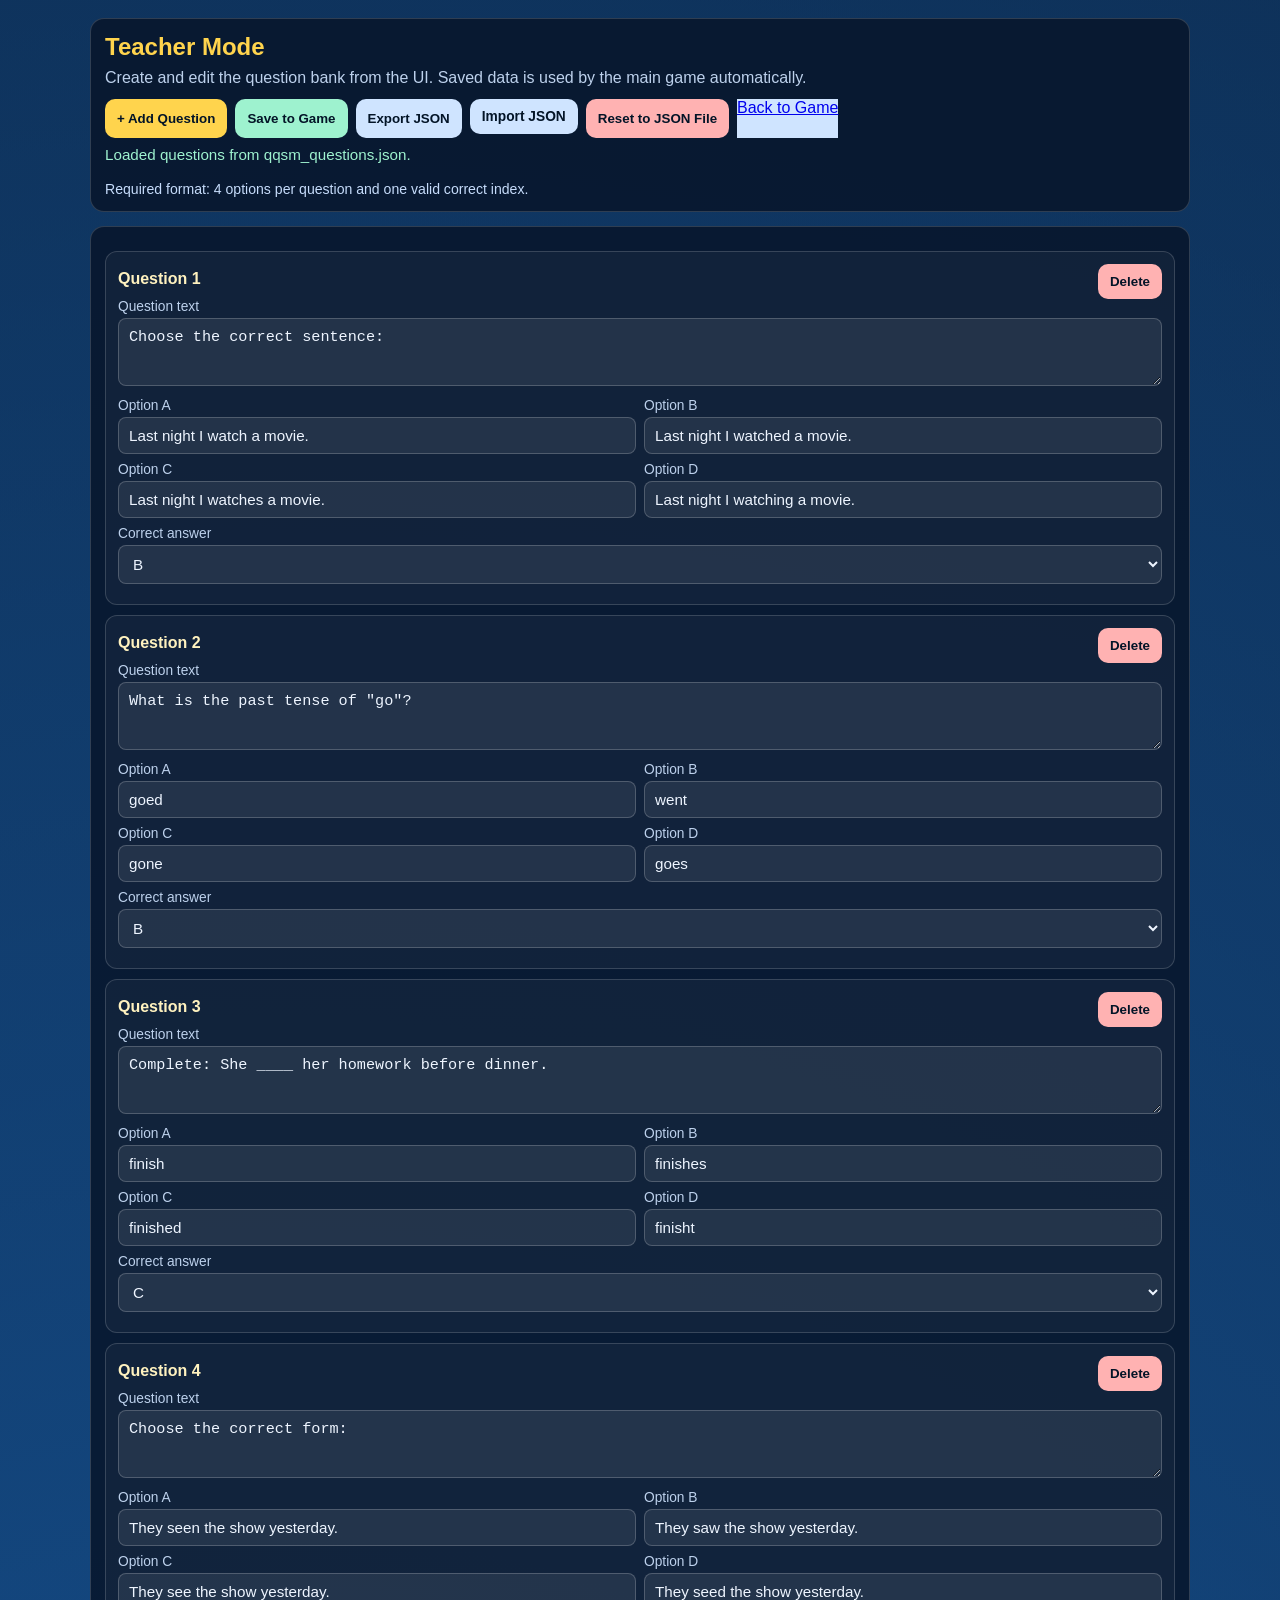
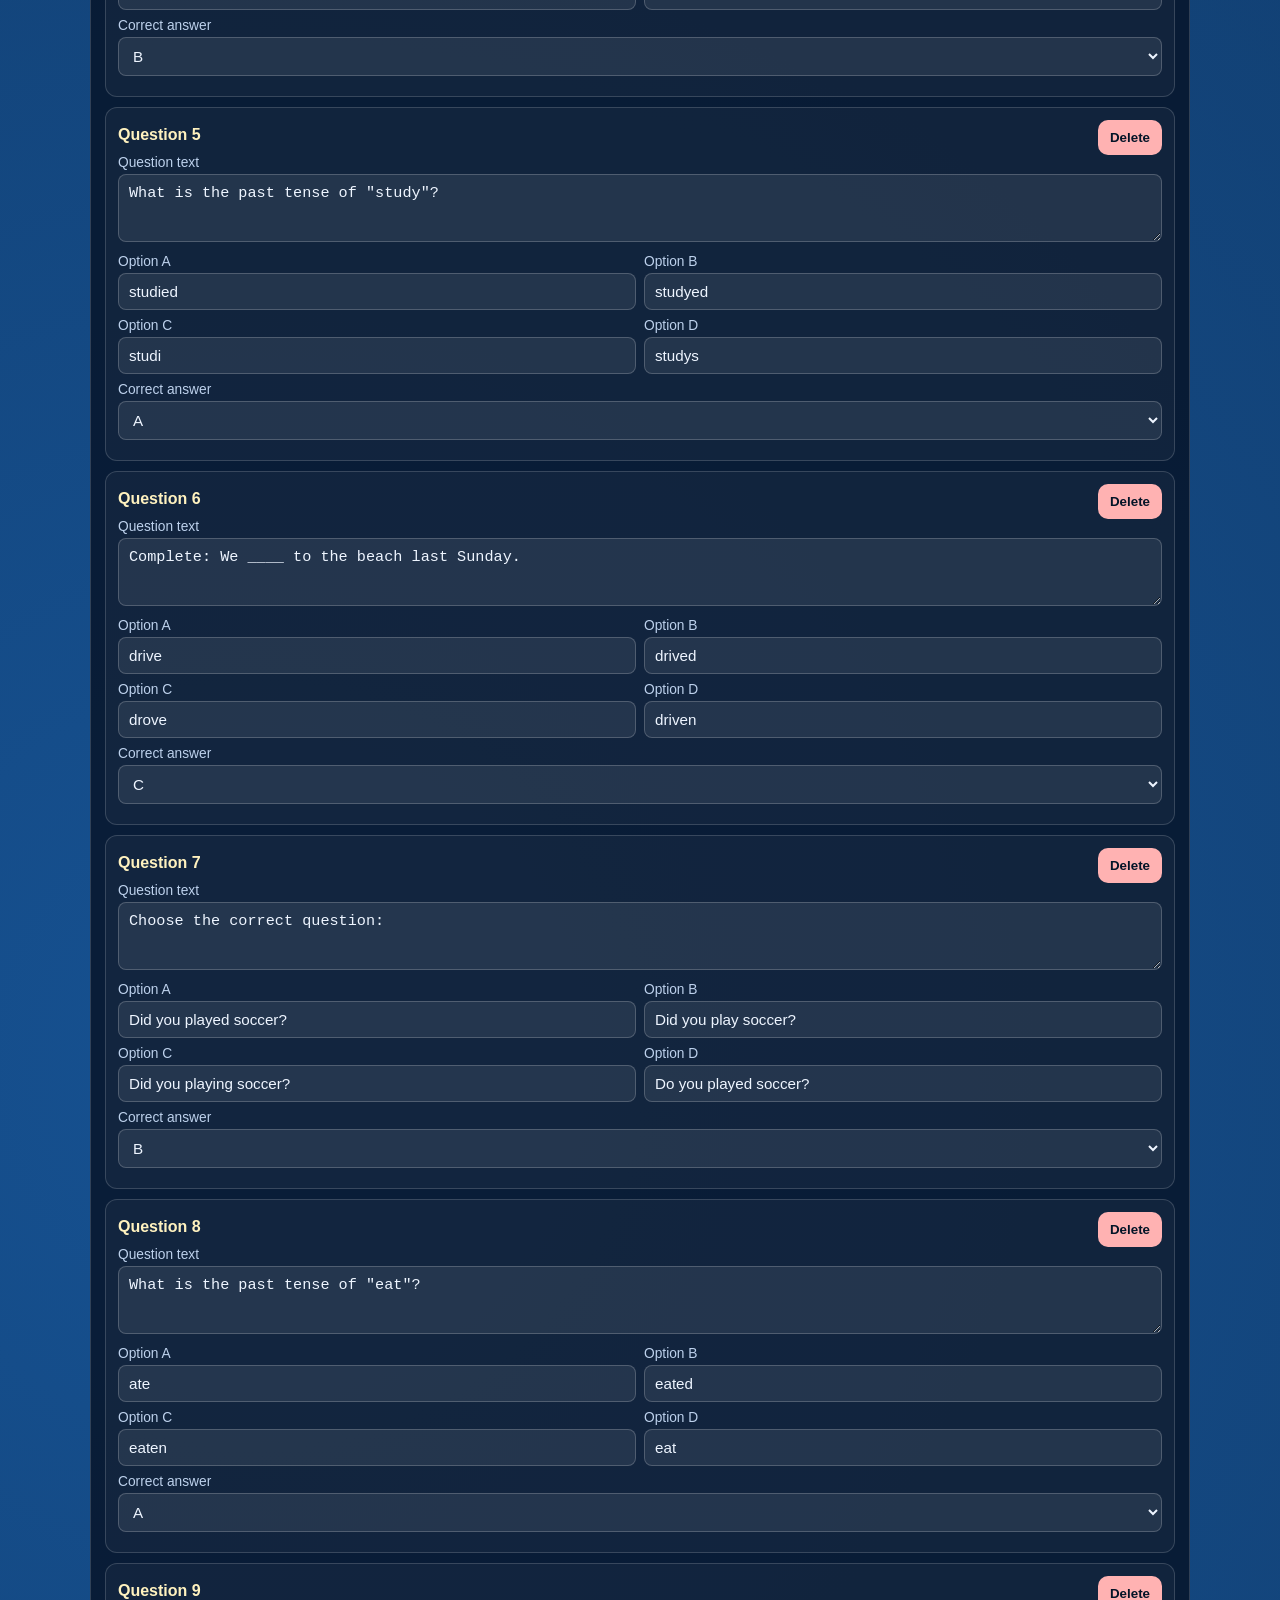
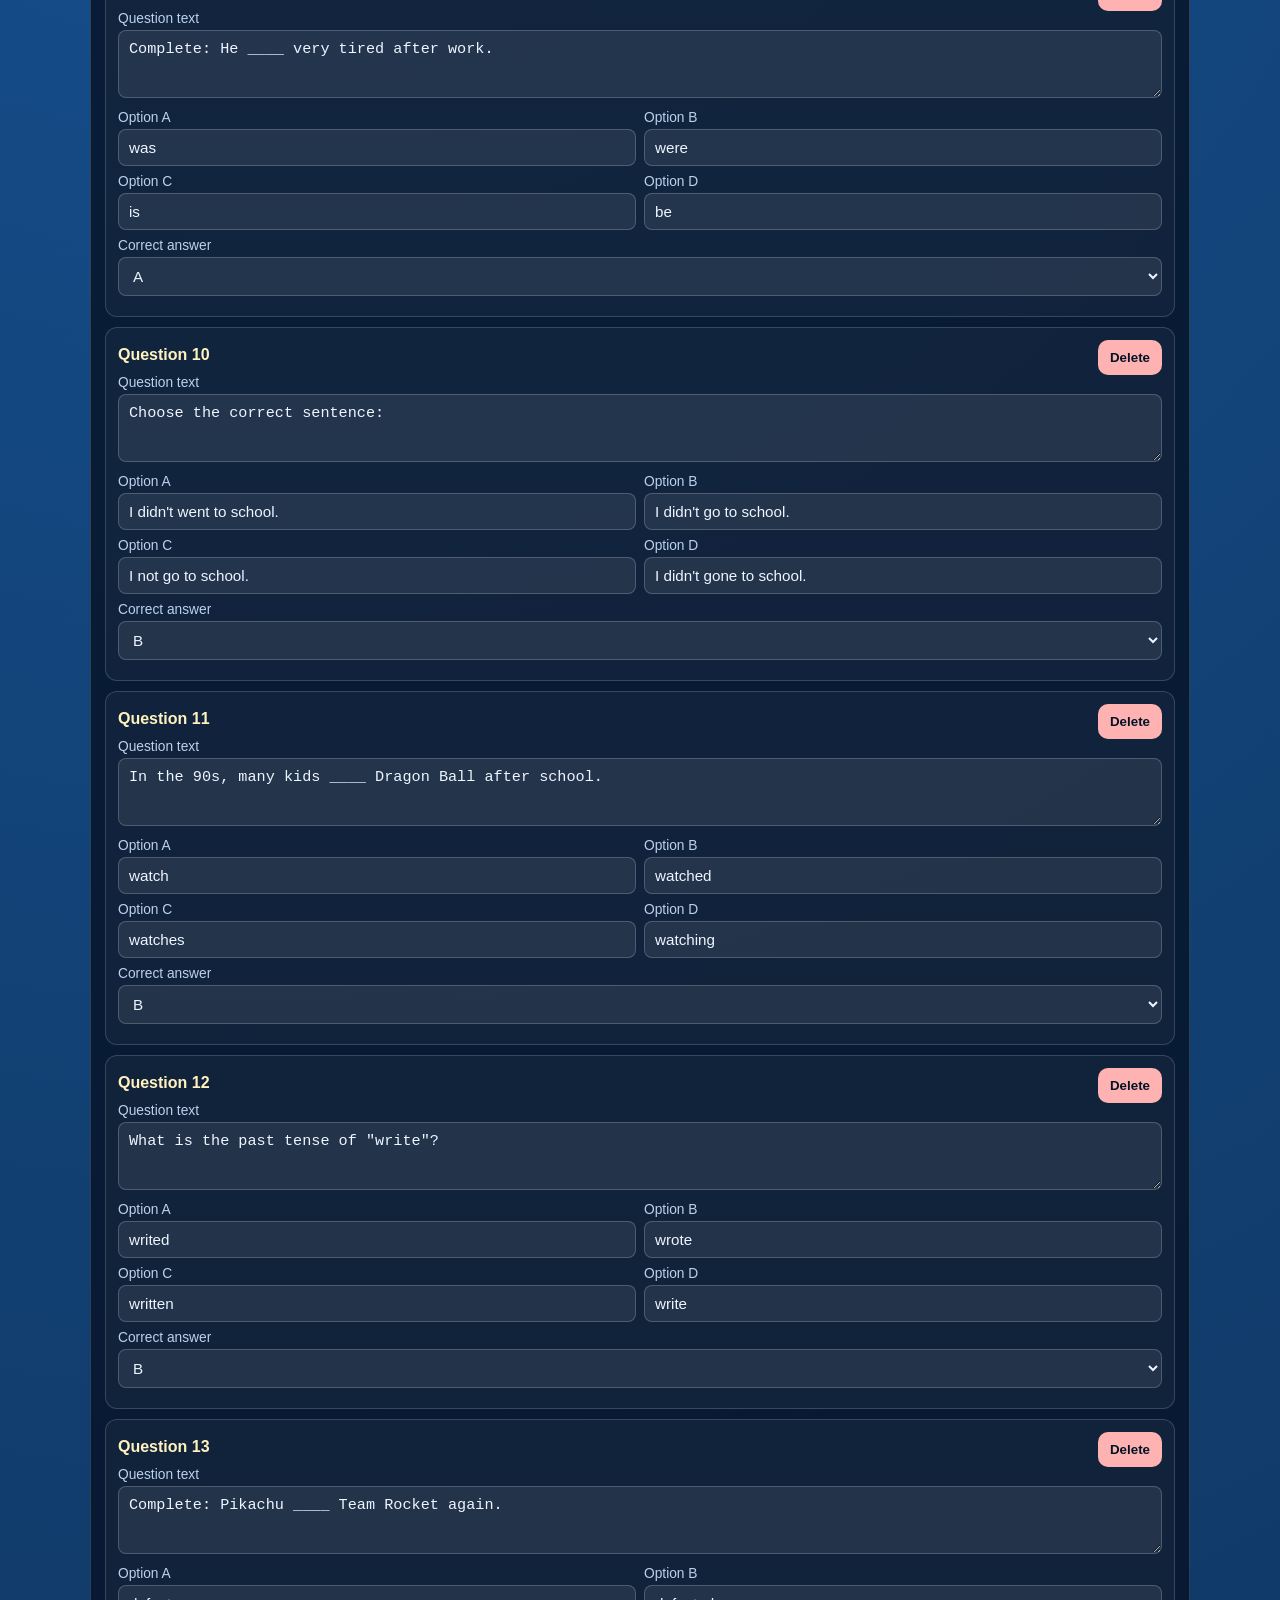
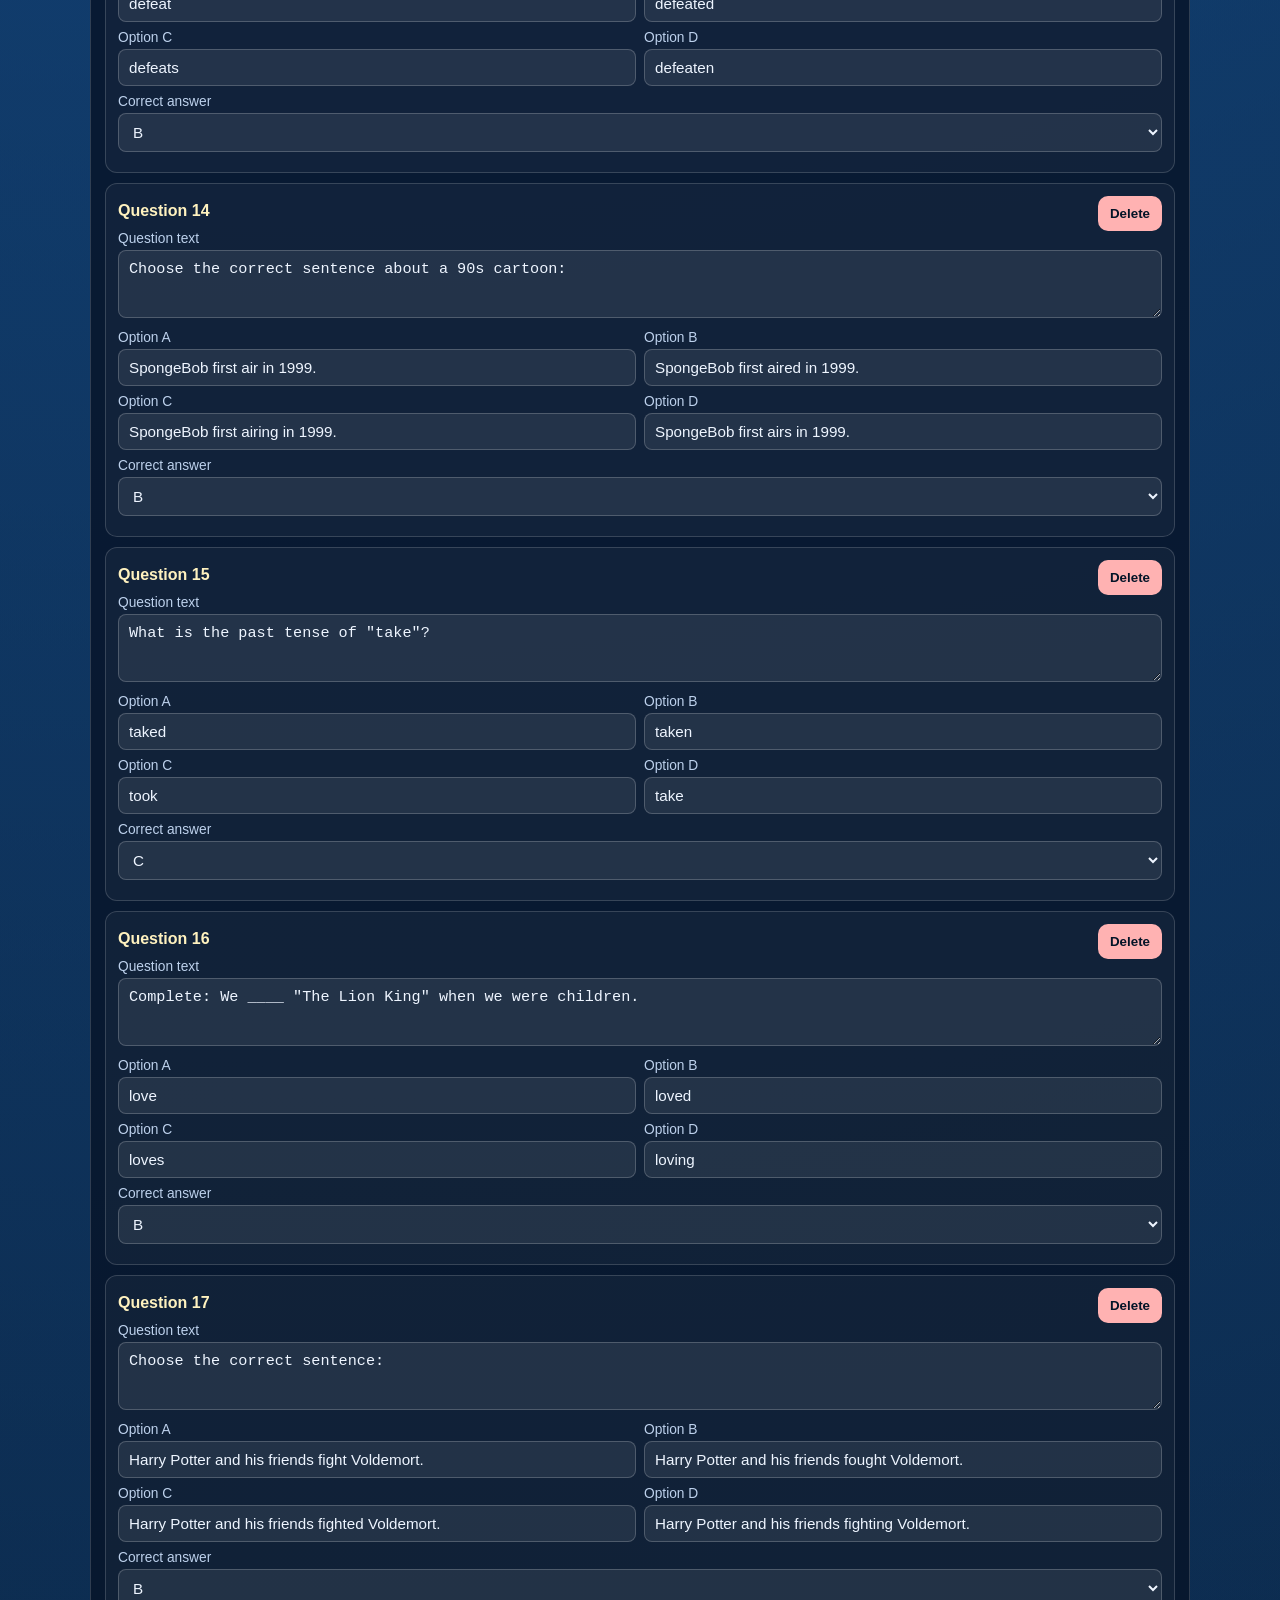
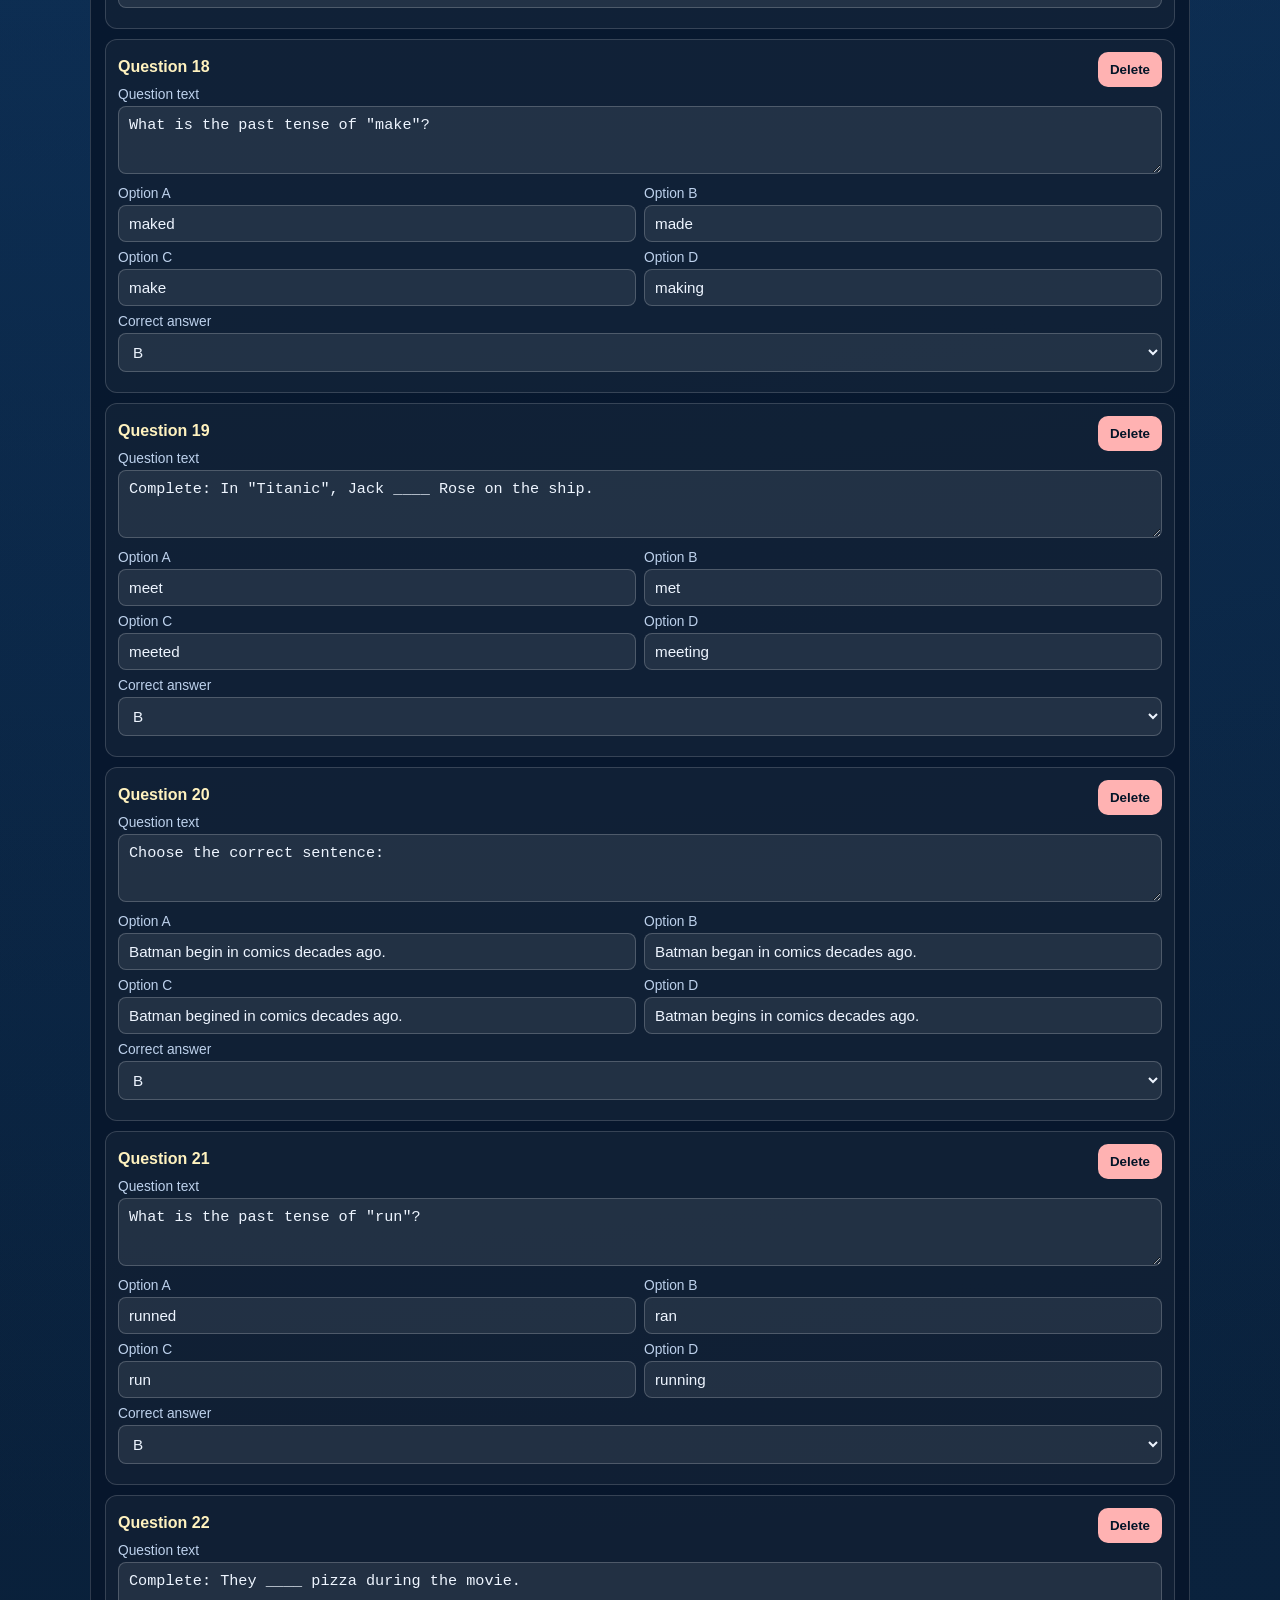
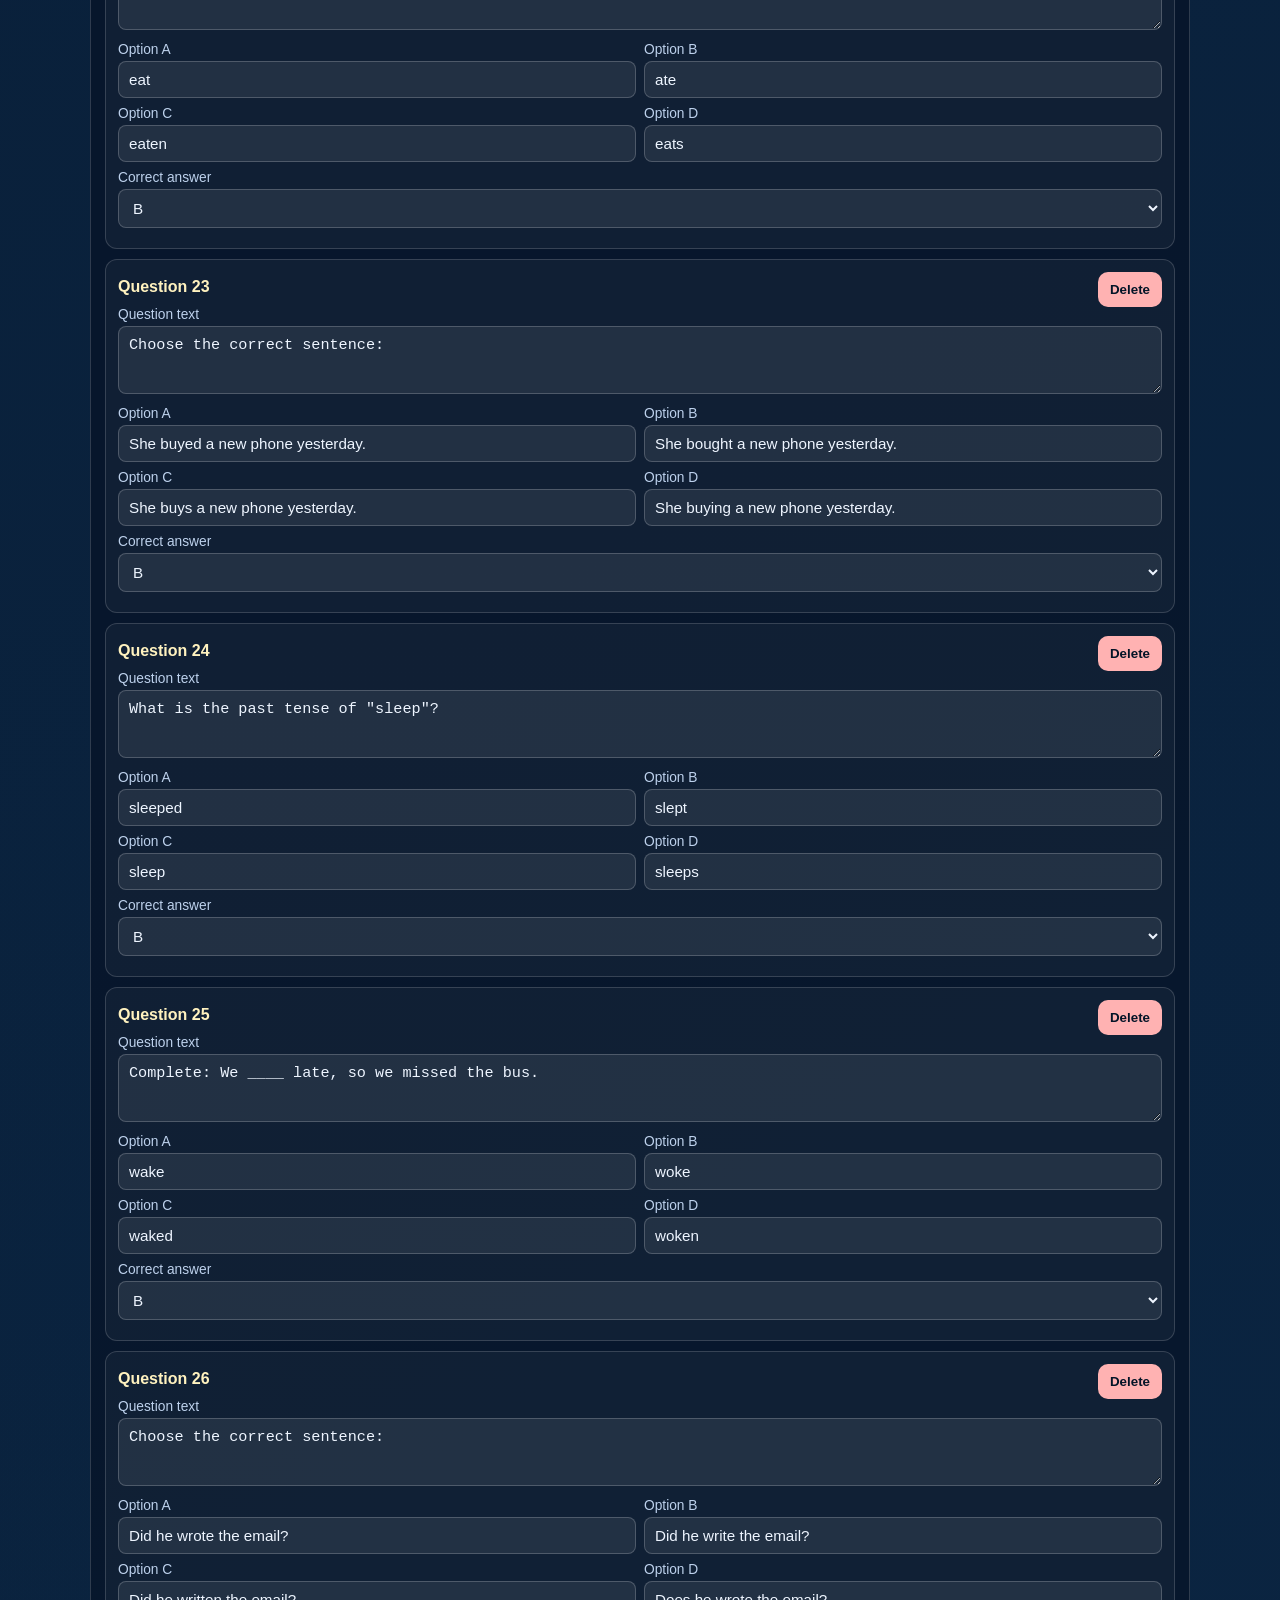
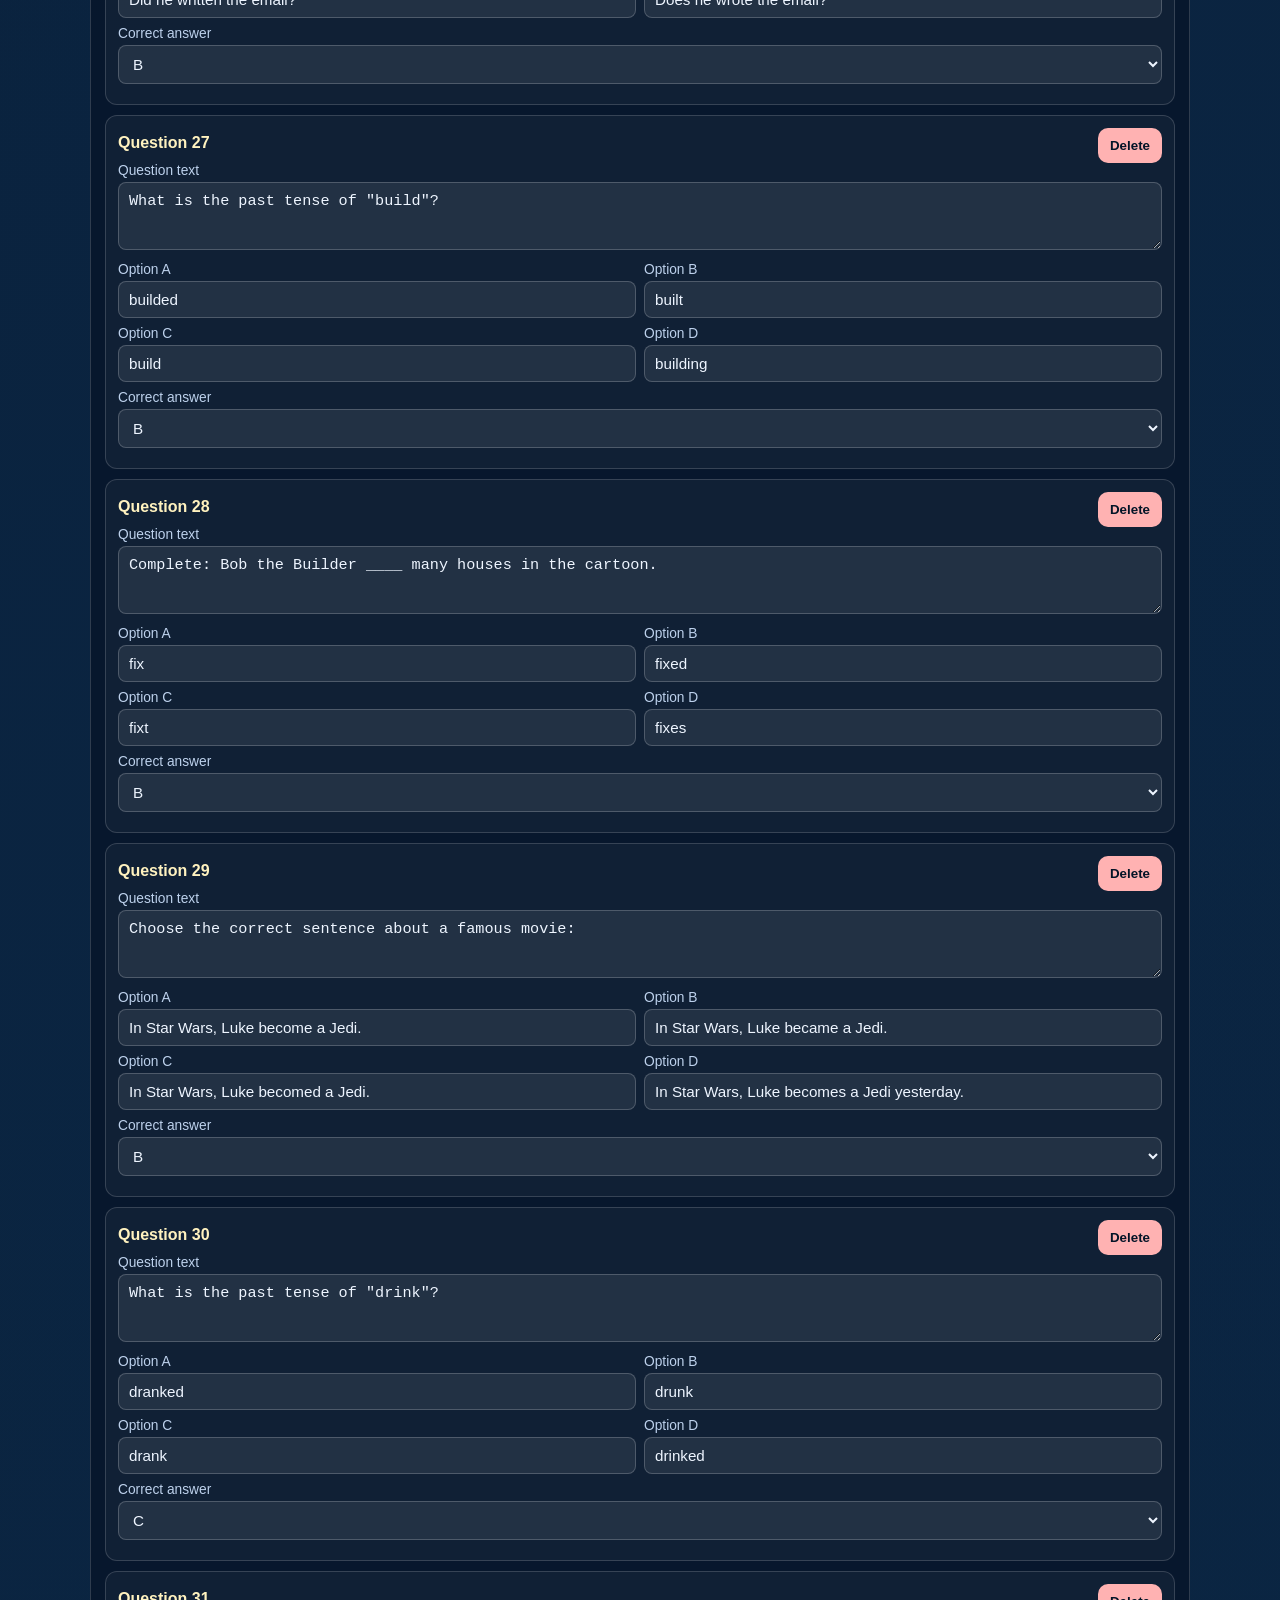
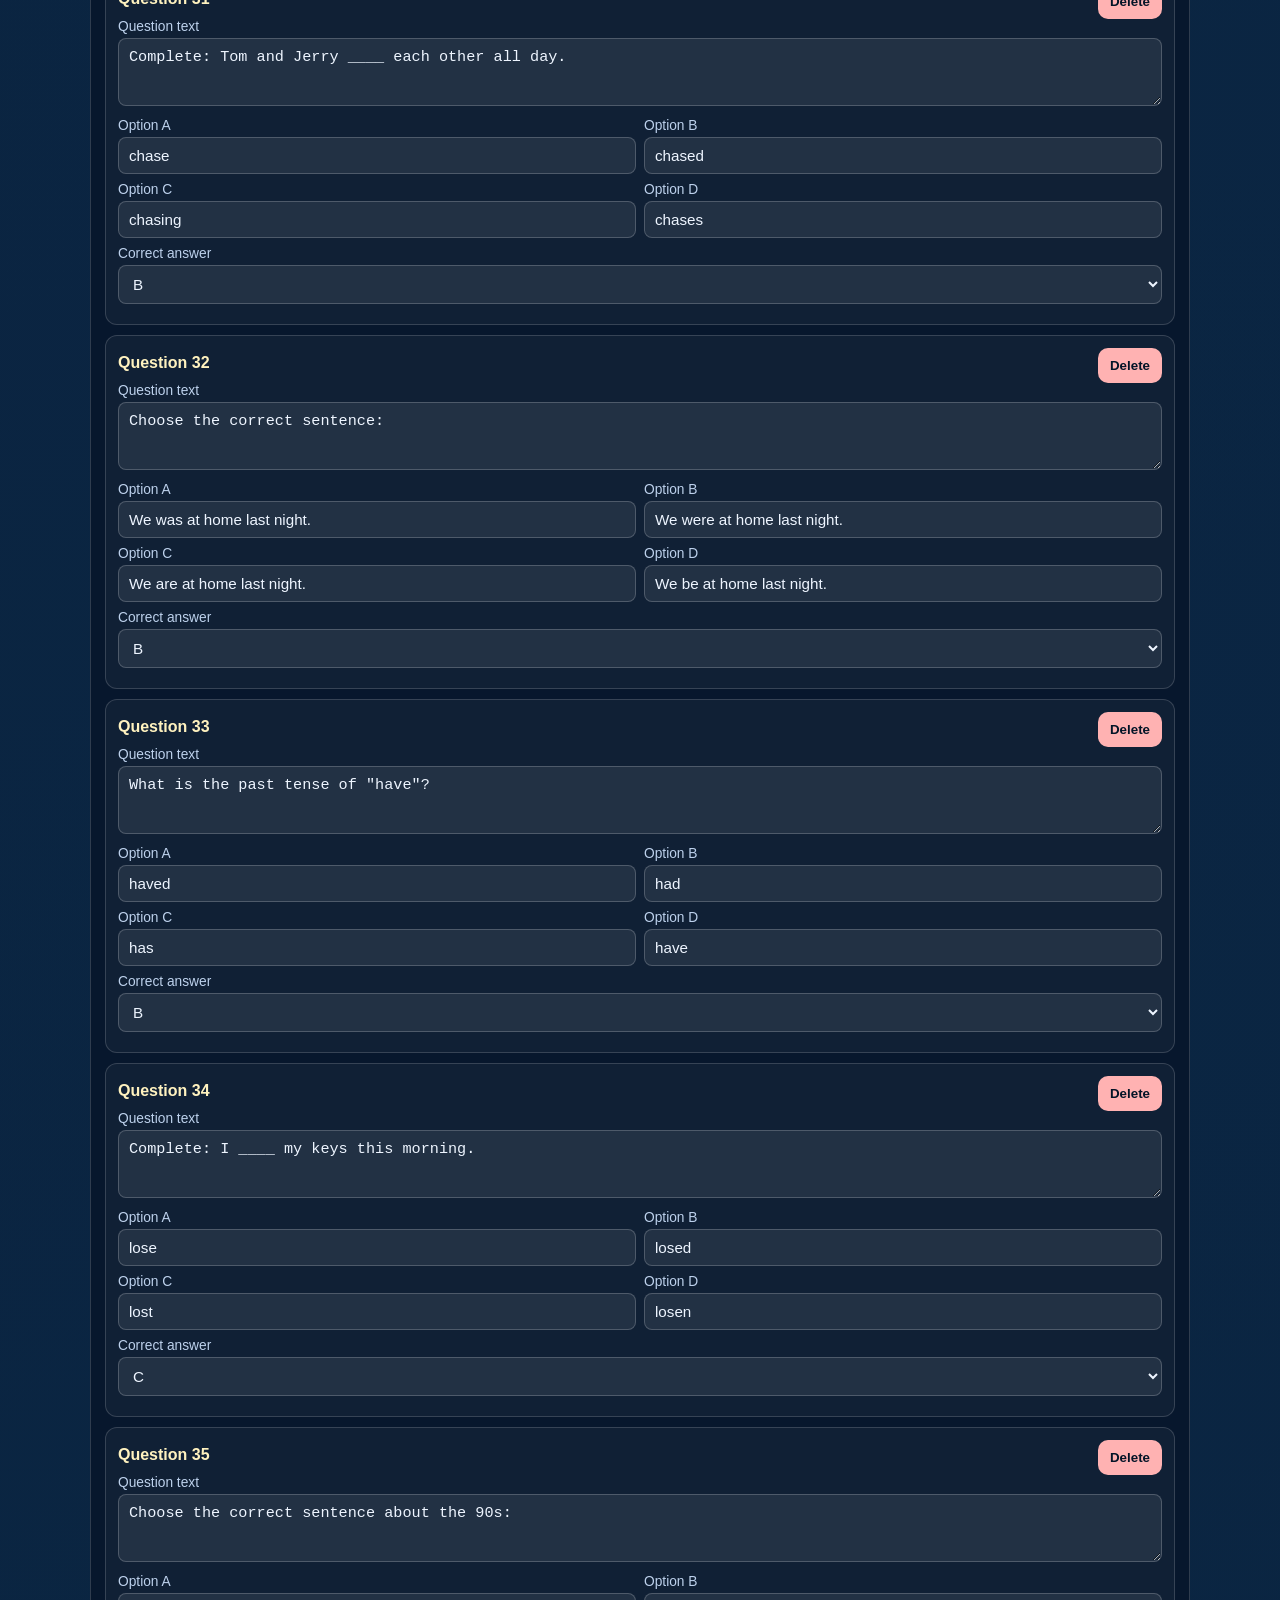
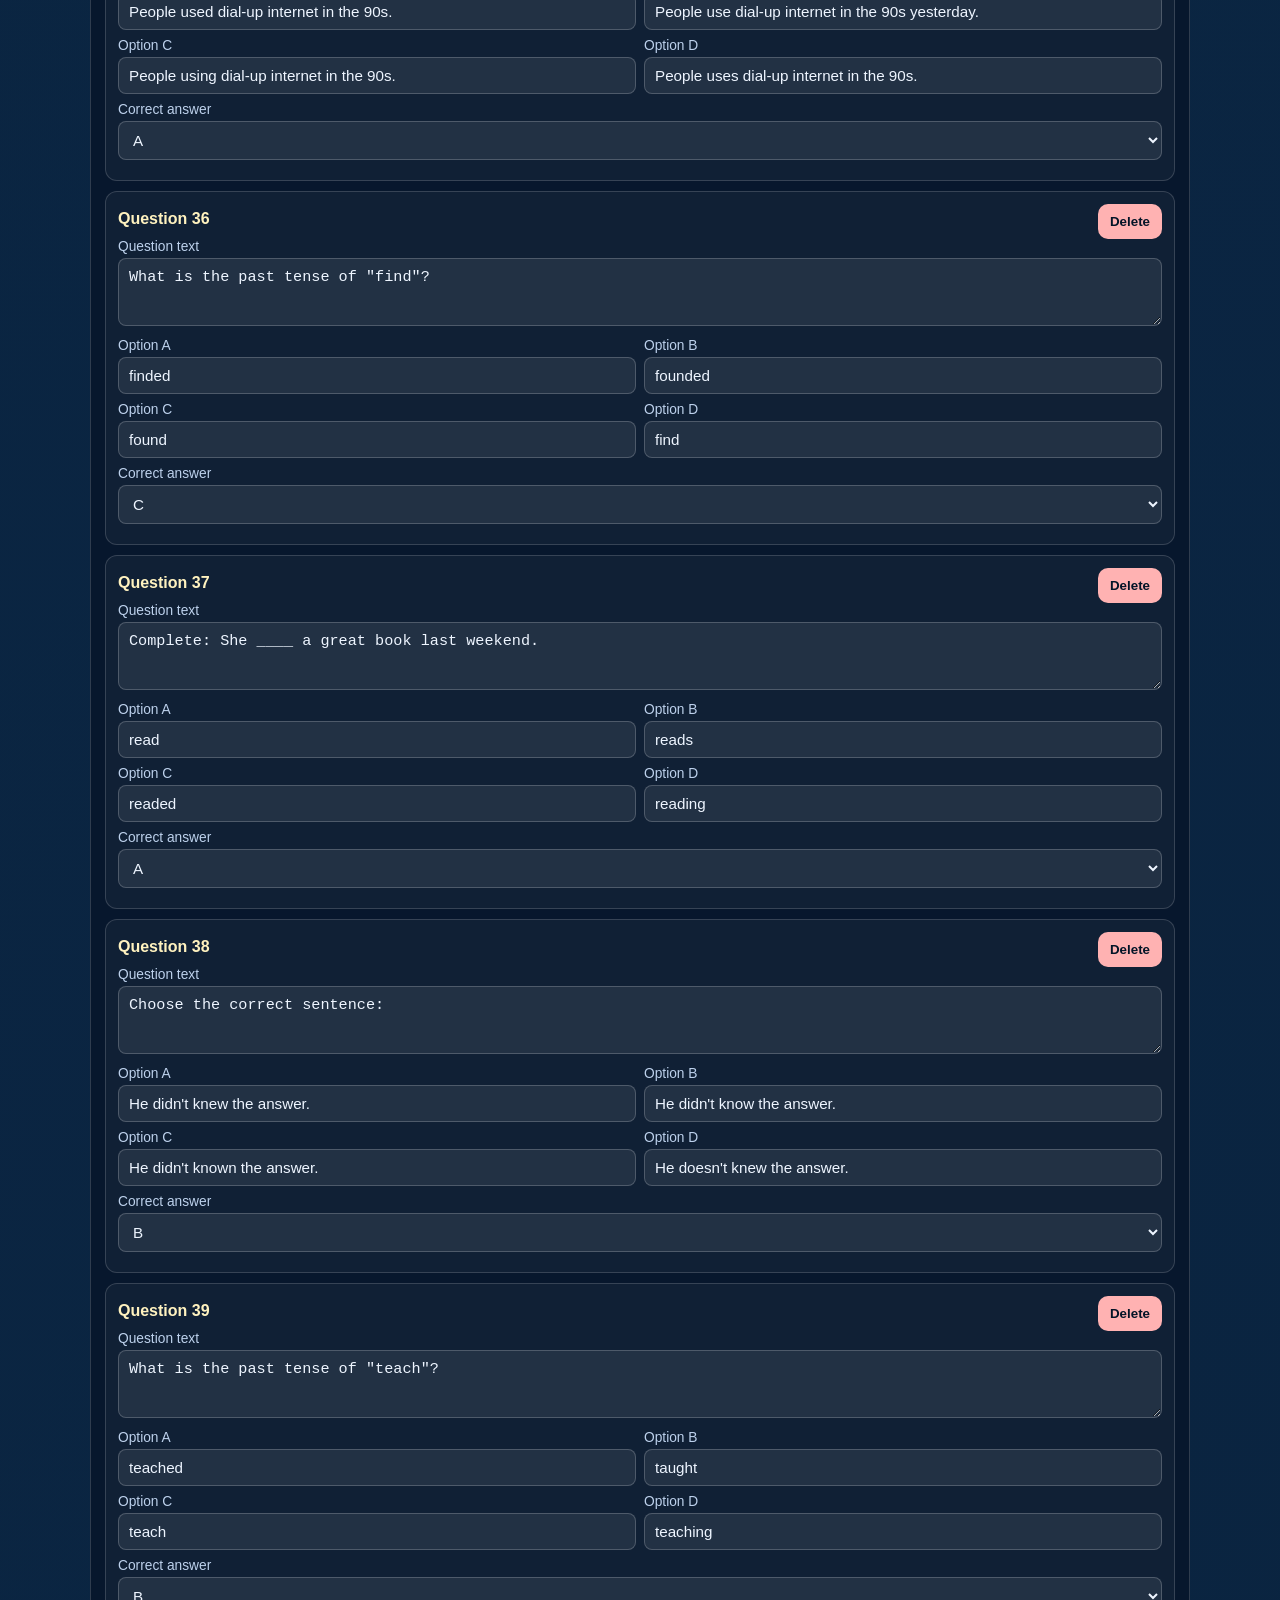
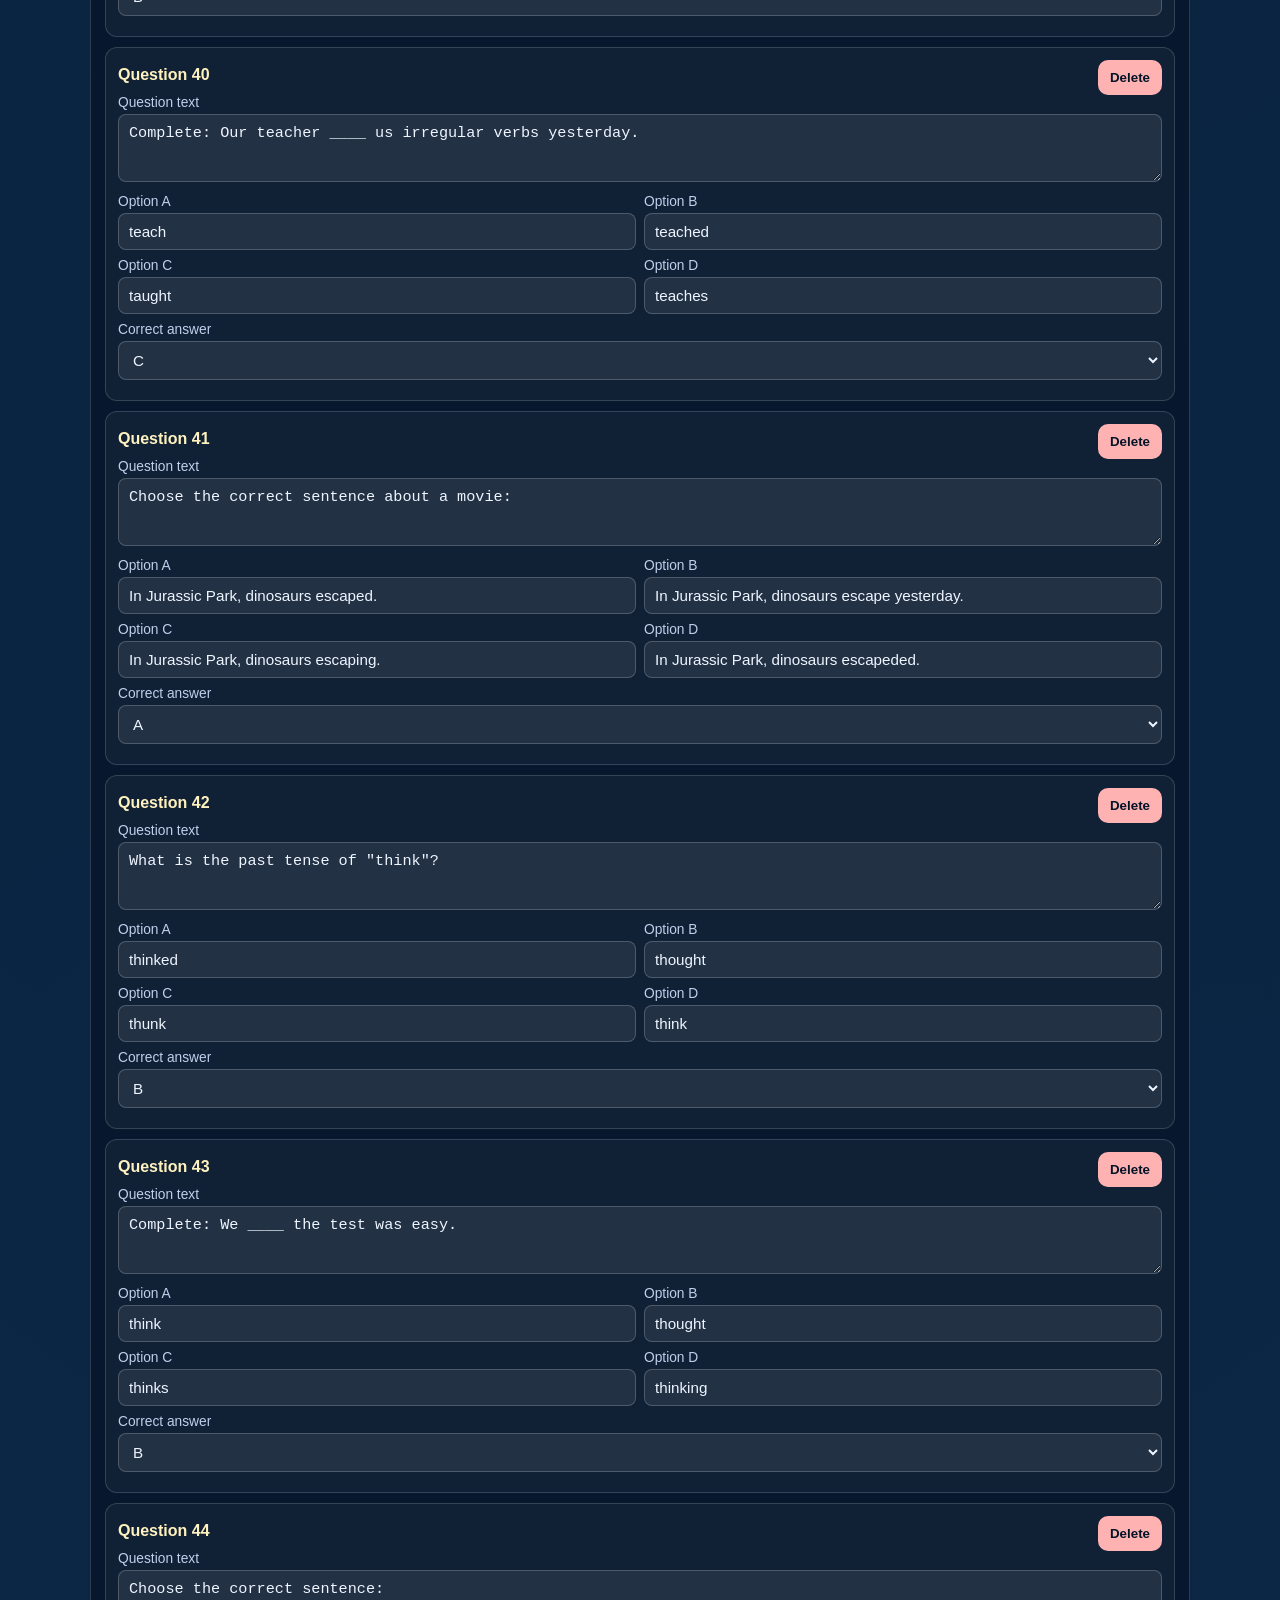
==== teacher_mode.html @ 0bdf2828 "mejoras teacher mode" ====
<!DOCTYPE html>
<html lang="en">
<head>
  <meta charset="UTF-8">
  <meta name="viewport" content="width=device-width, initial-scale=1.0">
  <title>Teacher Mode - Question Bank Editor</title>
  <style>
    :root {
      --bg-a: #07162a;
      --bg-b: #0d2f52;
      --panel: rgba(7, 22, 42, 0.86);
      --text: #eef5ff;
      --muted: #bdd1ec;
      --gold: #ffd44d;
      --accent: #60c2ff;
      --danger: #ff7b7b;
      --ok: #34d399;
    }

    * { box-sizing: border-box; }

    body {
      margin: 0;
      min-height: 100vh;
      color: var(--text);
      font-family: "Trebuchet MS", "Segoe UI", sans-serif;
      background:
        radial-gradient(circle at 20% 15%, #165191 0%, transparent 35%),
        radial-gradient(circle at 85% 80%, #0a2440 0%, transparent 40%),
        linear-gradient(145deg, var(--bg-a), var(--bg-b));
      padding: 18px;
    }

    .wrap {
      width: min(1100px, 100%);
      margin: 0 auto;
      display: grid;
      gap: 14px;
    }

    .panel {
      background: var(--panel);
      border: 1px solid rgba(255, 255, 255, 0.16);
      border-radius: 14px;
      padding: 14px;
    }

    h1 {
      margin: 0 0 8px;
      color: var(--gold);
    }

    .subtitle {
      margin: 0;
      color: var(--muted);
    }

    .toolbar {
      display: flex;
      flex-wrap: wrap;
      gap: 8px;
      margin-top: 12px;
    }

    button, .btn-file {
      border: none;
      border-radius: 10px;
      padding: 10px 12px;
      cursor: pointer;
      font-weight: 700;
      color: #031427;
      background: #a7ddff;
      text-decoration: none;
      display: inline-flex;
      align-items: center;
      justify-content: center;
      gap: 6px;
    }

    .primary { background: var(--gold); }
    .danger { background: #ffb2b2; }
    .success { background: #9ef2cf; }
    .neutral { background: #cfe4ff; }
    .btn-file input { display: none; }

    #status {
      margin-top: 8px;
      min-height: 20px;
      color: #dcf2ff;
      font-size: 0.95rem;
    }

    .question-card {
      border: 1px solid rgba(255, 255, 255, 0.16);
      border-radius: 12px;
      padding: 12px;
      margin-top: 10px;
      background: rgba(255, 255, 255, 0.04);
    }

    .row {
      display: grid;
      gap: 8px;
      margin-bottom: 8px;
    }

    .row.options {
      grid-template-columns: 1fr 1fr;
    }

    label {
      display: block;
      font-size: 0.86rem;
      color: var(--muted);
      margin-bottom: 4px;
    }

    input[type="text"], textarea, select {
      width: 100%;
      border: 1px solid rgba(255, 255, 255, 0.2);
      border-radius: 8px;
      background: rgba(255, 255, 255, 0.08);
      color: var(--text);
      padding: 9px 10px;
      font-size: 0.95rem;
    }

    textarea {
      min-height: 68px;
      resize: vertical;
    }

    .card-head {
      display: flex;
      justify-content: space-between;
      align-items: center;
      gap: 8px;
    }

    .card-title {
      margin: 0 0 6px;
      color: #fff2bf;
      font-size: 1rem;
    }

    .hint {
      color: #c6dcfb;
      font-size: 0.88rem;
      margin: 0;
    }

    @media (max-width: 800px) {
      .row.options { grid-template-columns: 1fr; }
    }
  </style>
</head>
<body>
  <main class="wrap">
    <section class="panel">
      <h1>Teacher Mode</h1>
      <p class="subtitle">Create and edit the question bank from the UI. Saved data is used by the main game automatically.</p>
      <div class="toolbar">
        <button id="addQuestionBtn" class="primary">+ Add Question</button>
        <button id="saveBtn" class="success">Save to Game</button>
        <button id="exportBtn" class="neutral">Export JSON</button>
        <label class="btn-file neutral">
          Import JSON
          <input id="importInput" type="file" accept=".json,application/json">
        </label>
        <button id="resetBtn" class="danger">Reset to JSON File</button>
        <a class="neutral" href="index.html">Back to Game</a>
      </div>
      <p id="status"></p>
      <p class="hint">Required format: 4 options per question and one valid correct index.</p>
    </section>

    <section class="panel">
      <div id="questionsContainer"></div>
    </section>
  </main>

  <script>
    const QUESTION_BANK_STORAGE_KEY = "qqsm_question_bank_v1";
    let questions = [];

    const addQuestionBtn = document.getElementById("addQuestionBtn");
    const saveBtn = document.getElementById("saveBtn");
    const exportBtn = document.getElementById("exportBtn");
    const importInput = document.getElementById("importInput");
    const resetBtn = document.getElementById("resetBtn");
    const statusEl = document.getElementById("status");
    const questionsContainer = document.getElementById("questionsContainer");

    function setStatus(text, type = "info") {
      statusEl.textContent = text;
      statusEl.style.color = type === "error" ? "#ffb4b4" : (type === "ok" ? "#9ef2cf" : "#dcf2ff");
    }

    function defaultQuestion() {
      return {
        question: "Write your question here",
        options: ["Option A", "Option B", "Option C", "Option D"],
        answerIndex: 0
      };
    }

    function isValidQuestion(question) {
      return question &&
        typeof question.question === "string" &&
        Array.isArray(question.options) &&
        question.options.length === 4 &&
        question.options.every(opt => typeof opt === "string" && opt.trim().length > 0) &&
        Number.isInteger(question.answerIndex) &&
        question.answerIndex >= 0 &&
        question.answerIndex < question.options.length;
    }

    function readStorageBank() {
      try {
        const raw = localStorage.getItem(QUESTION_BANK_STORAGE_KEY);
        const parsed = raw ? JSON.parse(raw) : null;
        if (Array.isArray(parsed) && parsed.length && parsed.every(isValidQuestion)) {
          return parsed;
        }
      } catch {}
      return null;
    }

    async function readDefaultJsonBank() {
      try {
        const response = await fetch("qqsm_questions.json");
        if (!response.ok) throw new Error("Could not load JSON file.");
        const data = await response.json();
        if (!Array.isArray(data) || !data.length || !data.every(isValidQuestion)) {
          throw new Error("Invalid JSON question format.");
        }
        return data;
      } catch (err) {
        throw new Error(err.message || "Failed to load default JSON.");
      }
    }

    function renderQuestions() {
      questionsContainer.innerHTML = "";

      questions.forEach((q, index) => {
        const card = document.createElement("article");
        card.className = "question-card";
        card.innerHTML = `
          <div class="card-head">
            <h3 class="card-title">Question ${index + 1}</h3>
            <button class="danger" data-delete="${index}" type="button">Delete</button>
          </div>
          <div class="row">
            <div>
              <label>Question text</label>
              <textarea data-question="${index}"></textarea>
            </div>
          </div>
          <div class="row options">
            <div>
              <label>Option A</label>
              <input type="text" data-option="${index}-0">
            </div>
            <div>
              <label>Option B</label>
              <input type="text" data-option="${index}-1">
            </div>
            <div>
              <label>Option C</label>
              <input type="text" data-option="${index}-2">
            </div>
            <div>
              <label>Option D</label>
              <input type="text" data-option="${index}-3">
            </div>
          </div>
          <div class="row">
            <div>
              <label>Correct answer</label>
              <select data-answer="${index}">
                <option value="0">A</option>
                <option value="1">B</option>
                <option value="2">C</option>
                <option value="3">D</option>
              </select>
            </div>
          </div>
        `;
        questionsContainer.appendChild(card);

        const qInput = card.querySelector(`[data-question="${index}"]`);
        qInput.value = q.question;
        qInput.addEventListener("input", (e) => questions[index].question = e.target.value);

        for (let i = 0; i < 4; i++) {
          const opt = card.querySelector(`[data-option="${index}-${i}"]`);
          opt.value = q.options[i] || "";
          opt.addEventListener("input", (e) => questions[index].options[i] = e.target.value);
        }

        const answerSelect = card.querySelector(`[data-answer="${index}"]`);
        answerSelect.value = String(q.answerIndex);
        answerSelect.addEventListener("change", (e) => questions[index].answerIndex = Number(e.target.value));
      });

      questionsContainer.querySelectorAll("[data-delete]").forEach(btn => {
        btn.addEventListener("click", () => {
          const idx = Number(btn.getAttribute("data-delete"));
          questions.splice(idx, 1);
          renderQuestions();
        });
      });
    }

    function validateAllQuestions() {
      if (!questions.length) throw new Error("Add at least one question.");
      if (!questions.every(isValidQuestion)) {
        throw new Error("Each question must have text, 4 non-empty options, and one correct answer.");
      }
    }

    function saveBank() {
      try {
        validateAllQuestions();
        localStorage.setItem(QUESTION_BANK_STORAGE_KEY, JSON.stringify(questions));
        setStatus("Custom question bank saved. Open the game to use it.", "ok");
      } catch (err) {
        setStatus(err.message, "error");
      }
    }

    function exportBank() {
      try {
        validateAllQuestions();
        const blob = new Blob([JSON.stringify(questions, null, 2)], { type: "application/json" });
        const url = URL.createObjectURL(blob);
        const a = document.createElement("a");
        a.href = url;
        a.download = "qqsm_questions_custom.json";
        a.click();
        URL.revokeObjectURL(url);
        setStatus("JSON exported successfully.", "ok");
      } catch (err) {
        setStatus(err.message, "error");
      }
    }

    async function importBank(file) {
      if (!file) return;
      try {
        const text = await file.text();
        const parsed = JSON.parse(text);
        if (!Array.isArray(parsed) || !parsed.length || !parsed.every(isValidQuestion)) {
          throw new Error("Imported JSON has invalid format.");
        }
        questions = parsed;
        renderQuestions();
        setStatus("JSON imported. Save to apply in game.", "ok");
      } catch (err) {
        setStatus(err.message || "Import failed.", "error");
      } finally {
        importInput.value = "";
      }
    }

    async function resetToDefault() {
      try {
        const data = await readDefaultJsonBank();
        questions = data;
        localStorage.removeItem(QUESTION_BANK_STORAGE_KEY);
        renderQuestions();
        setStatus("Reset complete. Default JSON restored and custom bank cleared.", "ok");
      } catch (err) {
        setStatus(err.message, "error");
      }
    }

    async function init() {
      const fromStorage = readStorageBank();
      if (fromStorage) {
        questions = fromStorage;
        setStatus("Loaded custom bank from local storage.", "ok");
      } else {
        try {
          questions = await readDefaultJsonBank();
          setStatus("Loaded questions from qqsm_questions.json.", "ok");
        } catch (err) {
          questions = [defaultQuestion()];
          setStatus(`${err.message} Using one blank question.`, "error");
        }
      }
      renderQuestions();
    }

    addQuestionBtn.addEventListener("click", () => {
      questions.push(defaultQuestion());
      renderQuestions();
      setStatus("Question added.", "ok");
    });
    saveBtn.addEventListener("click", saveBank);
    exportBtn.addEventListener("click", exportBank);
    importInput.addEventListener("change", (e) => importBank(e.target.files[0]));
    resetBtn.addEventListener("click", resetToDefault);

    init();
  </script>
</body>
</html>
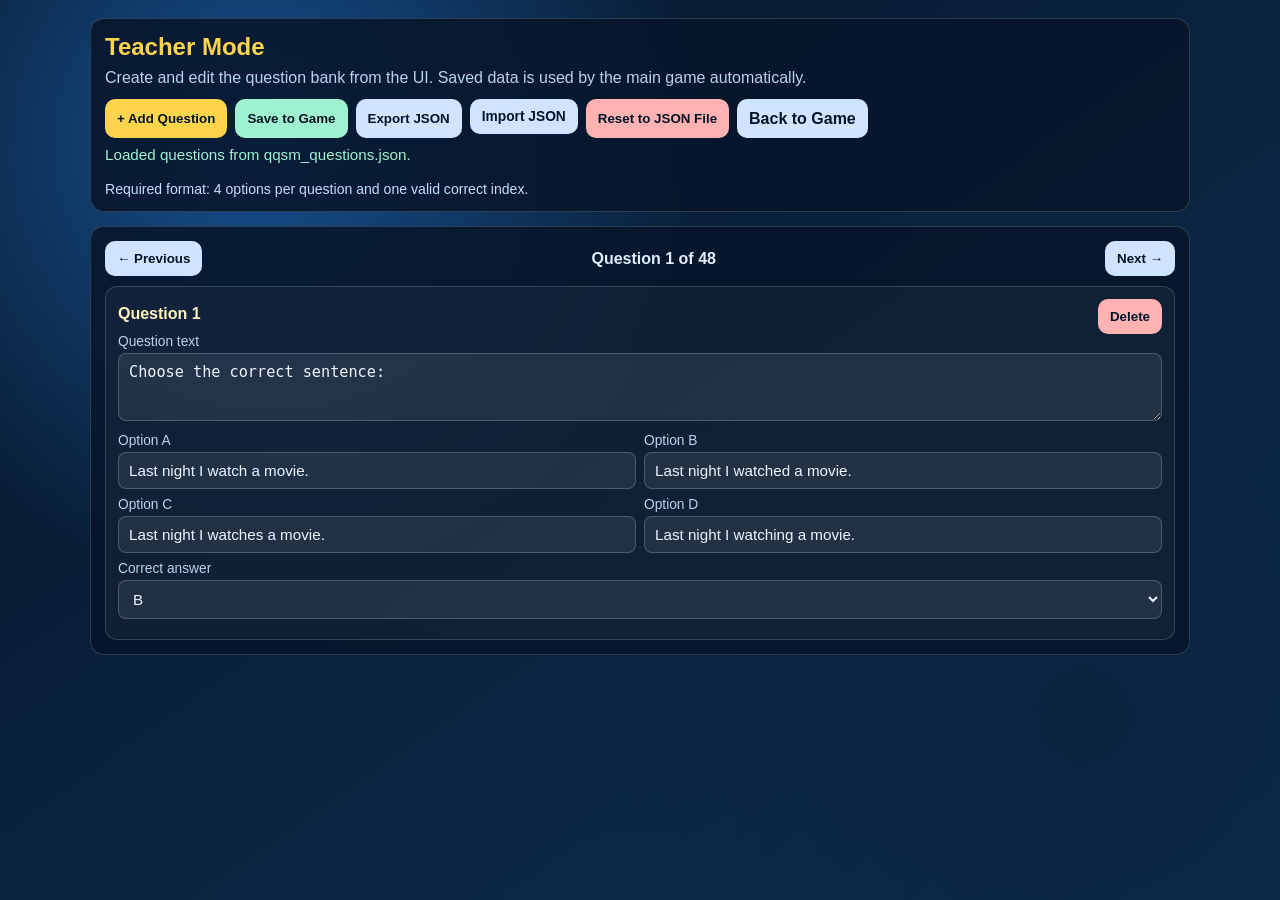
==== commit 7698c090: "mejroas completas teacher mode" ====
--- a/teacher_mode.html
+++ b/teacher_mode.html
@@ -4,155 +4,7 @@
   <meta charset="UTF-8">
   <meta name="viewport" content="width=device-width, initial-scale=1.0">
   <title>Teacher Mode - Question Bank Editor</title>
-  <style>
-    :root {
-      --bg-a: #07162a;
-      --bg-b: #0d2f52;
-      --panel: rgba(7, 22, 42, 0.86);
-      --text: #eef5ff;
-      --muted: #bdd1ec;
-      --gold: #ffd44d;
-      --accent: #60c2ff;
-      --danger: #ff7b7b;
-      --ok: #34d399;
-    }
-
-    * { box-sizing: border-box; }
-
-    body {
-      margin: 0;
-      min-height: 100vh;
-      color: var(--text);
-      font-family: "Trebuchet MS", "Segoe UI", sans-serif;
-      background:
-        radial-gradient(circle at 20% 15%, #165191 0%, transparent 35%),
-        radial-gradient(circle at 85% 80%, #0a2440 0%, transparent 40%),
-        linear-gradient(145deg, var(--bg-a), var(--bg-b));
-      padding: 18px;
-    }
-
-    .wrap {
-      width: min(1100px, 100%);
-      margin: 0 auto;
-      display: grid;
-      gap: 14px;
-    }
-
-    .panel {
-      background: var(--panel);
-      border: 1px solid rgba(255, 255, 255, 0.16);
-      border-radius: 14px;
-      padding: 14px;
-    }
-
-    h1 {
-      margin: 0 0 8px;
-      color: var(--gold);
-    }
-
-    .subtitle {
-      margin: 0;
-      color: var(--muted);
-    }
-
-    .toolbar {
-      display: flex;
-      flex-wrap: wrap;
-      gap: 8px;
-      margin-top: 12px;
-    }
-
-    button, .btn-file {
-      border: none;
-      border-radius: 10px;
-      padding: 10px 12px;
-      cursor: pointer;
-      font-weight: 700;
-      color: #031427;
-      background: #a7ddff;
-      text-decoration: none;
-      display: inline-flex;
-      align-items: center;
-      justify-content: center;
-      gap: 6px;
-    }
-
-    .primary { background: var(--gold); }
-    .danger { background: #ffb2b2; }
-    .success { background: #9ef2cf; }
-    .neutral { background: #cfe4ff; }
-    .btn-file input { display: none; }
-
-    #status {
-      margin-top: 8px;
-      min-height: 20px;
-      color: #dcf2ff;
-      font-size: 0.95rem;
-    }
-
-    .question-card {
-      border: 1px solid rgba(255, 255, 255, 0.16);
-      border-radius: 12px;
-      padding: 12px;
-      margin-top: 10px;
-      background: rgba(255, 255, 255, 0.04);
-    }
-
-    .row {
-      display: grid;
-      gap: 8px;
-      margin-bottom: 8px;
-    }
-
-    .row.options {
-      grid-template-columns: 1fr 1fr;
-    }
-
-    label {
-      display: block;
-      font-size: 0.86rem;
-      color: var(--muted);
-      margin-bottom: 4px;
-    }
-
-    input[type="text"], textarea, select {
-      width: 100%;
-      border: 1px solid rgba(255, 255, 255, 0.2);
-      border-radius: 8px;
-      background: rgba(255, 255, 255, 0.08);
-      color: var(--text);
-      padding: 9px 10px;
-      font-size: 0.95rem;
-    }
-
-    textarea {
-      min-height: 68px;
-      resize: vertical;
-    }
-
-    .card-head {
-      display: flex;
-      justify-content: space-between;
-      align-items: center;
-      gap: 8px;
-    }
-
-    .card-title {
-      margin: 0 0 6px;
-      color: #fff2bf;
-      font-size: 1rem;
-    }
-
-    .hint {
-      color: #c6dcfb;
-      font-size: 0.88rem;
-      margin: 0;
-    }
-
-    @media (max-width: 800px) {
-      .row.options { grid-template-columns: 1fr; }
-    }
-  </style>
+  <link rel="stylesheet" href="teacher_mode.css">
 </head>
 <body>
   <main class="wrap">
@@ -168,242 +20,23 @@
           <input id="importInput" type="file" accept=".json,application/json">
         </label>
         <button id="resetBtn" class="danger">Reset to JSON File</button>
-        <a class="neutral" href="index.html">Back to Game</a>
+        <a class="btn-link neutral" href="index.html">Back to Game</a>
       </div>
       <p id="status"></p>
       <p class="hint">Required format: 4 options per question and one valid correct index.</p>
     </section>
 
     <section class="panel">
+      <div class="question-nav">
+        <button id="prevQuestionBtn" class="neutral" type="button">← Previous</button>
+        <div id="questionPosition" class="question-position">Question 1 of 1</div>
+        <button id="nextQuestionBtn" class="neutral" type="button">Next →</button>
+      </div>
       <div id="questionsContainer"></div>
     </section>
   </main>
 
-  <script>
-    const QUESTION_BANK_STORAGE_KEY = "qqsm_question_bank_v1";
-    let questions = [];
-
-    const addQuestionBtn = document.getElementById("addQuestionBtn");
-    const saveBtn = document.getElementById("saveBtn");
-    const exportBtn = document.getElementById("exportBtn");
-    const importInput = document.getElementById("importInput");
-    const resetBtn = document.getElementById("resetBtn");
-    const statusEl = document.getElementById("status");
-    const questionsContainer = document.getElementById("questionsContainer");
-
-    function setStatus(text, type = "info") {
-      statusEl.textContent = text;
-      statusEl.style.color = type === "error" ? "#ffb4b4" : (type === "ok" ? "#9ef2cf" : "#dcf2ff");
-    }
-
-    function defaultQuestion() {
-      return {
-        question: "Write your question here",
-        options: ["Option A", "Option B", "Option C", "Option D"],
-        answerIndex: 0
-      };
-    }
-
-    function isValidQuestion(question) {
-      return question &&
-        typeof question.question === "string" &&
-        Array.isArray(question.options) &&
-        question.options.length === 4 &&
-        question.options.every(opt => typeof opt === "string" && opt.trim().length > 0) &&
-        Number.isInteger(question.answerIndex) &&
-        question.answerIndex >= 0 &&
-        question.answerIndex < question.options.length;
-    }
-
-    function readStorageBank() {
-      try {
-        const raw = localStorage.getItem(QUESTION_BANK_STORAGE_KEY);
-        const parsed = raw ? JSON.parse(raw) : null;
-        if (Array.isArray(parsed) && parsed.length && parsed.every(isValidQuestion)) {
-          return parsed;
-        }
-      } catch {}
-      return null;
-    }
-
-    async function readDefaultJsonBank() {
-      try {
-        const response = await fetch("qqsm_questions.json");
-        if (!response.ok) throw new Error("Could not load JSON file.");
-        const data = await response.json();
-        if (!Array.isArray(data) || !data.length || !data.every(isValidQuestion)) {
-          throw new Error("Invalid JSON question format.");
-        }
-        return data;
-      } catch (err) {
-        throw new Error(err.message || "Failed to load default JSON.");
-      }
-    }
-
-    function renderQuestions() {
-      questionsContainer.innerHTML = "";
-
-      questions.forEach((q, index) => {
-        const card = document.createElement("article");
-        card.className = "question-card";
-        card.innerHTML = `
-          <div class="card-head">
-            <h3 class="card-title">Question ${index + 1}</h3>
-            <button class="danger" data-delete="${index}" type="button">Delete</button>
-          </div>
-          <div class="row">
-            <div>
-              <label>Question text</label>
-              <textarea data-question="${index}"></textarea>
-            </div>
-          </div>
-          <div class="row options">
-            <div>
-              <label>Option A</label>
-              <input type="text" data-option="${index}-0">
-            </div>
-            <div>
-              <label>Option B</label>
-              <input type="text" data-option="${index}-1">
-            </div>
-            <div>
-              <label>Option C</label>
-              <input type="text" data-option="${index}-2">
-            </div>
-            <div>
-              <label>Option D</label>
-              <input type="text" data-option="${index}-3">
-            </div>
-          </div>
-          <div class="row">
-            <div>
-              <label>Correct answer</label>
-              <select data-answer="${index}">
-                <option value="0">A</option>
-                <option value="1">B</option>
-                <option value="2">C</option>
-                <option value="3">D</option>
-              </select>
-            </div>
-          </div>
-        `;
-        questionsContainer.appendChild(card);
-
-        const qInput = card.querySelector(`[data-question="${index}"]`);
-        qInput.value = q.question;
-        qInput.addEventListener("input", (e) => questions[index].question = e.target.value);
-
-        for (let i = 0; i < 4; i++) {
-          const opt = card.querySelector(`[data-option="${index}-${i}"]`);
-          opt.value = q.options[i] || "";
-          opt.addEventListener("input", (e) => questions[index].options[i] = e.target.value);
-        }
-
-        const answerSelect = card.querySelector(`[data-answer="${index}"]`);
-        answerSelect.value = String(q.answerIndex);
-        answerSelect.addEventListener("change", (e) => questions[index].answerIndex = Number(e.target.value));
-      });
-
-      questionsContainer.querySelectorAll("[data-delete]").forEach(btn => {
-        btn.addEventListener("click", () => {
-          const idx = Number(btn.getAttribute("data-delete"));
-          questions.splice(idx, 1);
-          renderQuestions();
-        });
-      });
-    }
-
-    function validateAllQuestions() {
-      if (!questions.length) throw new Error("Add at least one question.");
-      if (!questions.every(isValidQuestion)) {
-        throw new Error("Each question must have text, 4 non-empty options, and one correct answer.");
-      }
-    }
-
-    function saveBank() {
-      try {
-        validateAllQuestions();
-        localStorage.setItem(QUESTION_BANK_STORAGE_KEY, JSON.stringify(questions));
-        setStatus("Custom question bank saved. Open the game to use it.", "ok");
-      } catch (err) {
-        setStatus(err.message, "error");
-      }
-    }
-
-    function exportBank() {
-      try {
-        validateAllQuestions();
-        const blob = new Blob([JSON.stringify(questions, null, 2)], { type: "application/json" });
-        const url = URL.createObjectURL(blob);
-        const a = document.createElement("a");
-        a.href = url;
-        a.download = "qqsm_questions_custom.json";
-        a.click();
-        URL.revokeObjectURL(url);
-        setStatus("JSON exported successfully.", "ok");
-      } catch (err) {
-        setStatus(err.message, "error");
-      }
-    }
-
-    async function importBank(file) {
-      if (!file) return;
-      try {
-        const text = await file.text();
-        const parsed = JSON.parse(text);
-        if (!Array.isArray(parsed) || !parsed.length || !parsed.every(isValidQuestion)) {
-          throw new Error("Imported JSON has invalid format.");
-        }
-        questions = parsed;
-        renderQuestions();
-        setStatus("JSON imported. Save to apply in game.", "ok");
-      } catch (err) {
-        setStatus(err.message || "Import failed.", "error");
-      } finally {
-        importInput.value = "";
-      }
-    }
-
-    async function resetToDefault() {
-      try {
-        const data = await readDefaultJsonBank();
-        questions = data;
-        localStorage.removeItem(QUESTION_BANK_STORAGE_KEY);
-        renderQuestions();
-        setStatus("Reset complete. Default JSON restored and custom bank cleared.", "ok");
-      } catch (err) {
-        setStatus(err.message, "error");
-      }
-    }
-
-    async function init() {
-      const fromStorage = readStorageBank();
-      if (fromStorage) {
-        questions = fromStorage;
-        setStatus("Loaded custom bank from local storage.", "ok");
-      } else {
-        try {
-          questions = await readDefaultJsonBank();
-          setStatus("Loaded questions from qqsm_questions.json.", "ok");
-        } catch (err) {
-          questions = [defaultQuestion()];
-          setStatus(`${err.message} Using one blank question.`, "error");
-        }
-      }
-      renderQuestions();
-    }
-
-    addQuestionBtn.addEventListener("click", () => {
-      questions.push(defaultQuestion());
-      renderQuestions();
-      setStatus("Question added.", "ok");
-    });
-    saveBtn.addEventListener("click", saveBank);
-    exportBtn.addEventListener("click", exportBank);
-    importInput.addEventListener("change", (e) => importBank(e.target.files[0]));
-    resetBtn.addEventListener("click", resetToDefault);
-
-    init();
-  </script>
+  <script src="teacher_mode.js"></script>
 </body>
 </html>
+
--- a/teacher_mode.css
+++ b/teacher_mode.css
@@ -0,0 +1,174 @@
+:root {
+      --bg-a: #07162a;
+      --bg-b: #0d2f52;
+      --panel: rgba(7, 22, 42, 0.86);
+      --text: #eef5ff;
+      --muted: #bdd1ec;
+      --gold: #ffd44d;
+      --accent: #60c2ff;
+      --danger: #ff7b7b;
+      --ok: #34d399;
+    }
+
+    * { box-sizing: border-box; }
+
+    body {
+      margin: 0;
+      min-height: 100vh;
+      color: var(--text);
+      font-family: "Trebuchet MS", "Segoe UI", sans-serif;
+      background:
+        radial-gradient(circle at 20% 15%, #165191 0%, transparent 35%),
+        radial-gradient(circle at 85% 80%, #0a2440 0%, transparent 40%),
+        linear-gradient(145deg, var(--bg-a), var(--bg-b));
+      padding: 18px;
+    }
+
+    .wrap {
+      width: min(1100px, 100%);
+      margin: 0 auto;
+      display: grid;
+      gap: 14px;
+    }
+
+    .panel {
+      background: var(--panel);
+      border: 1px solid rgba(255, 255, 255, 0.16);
+      border-radius: 14px;
+      padding: 14px;
+    }
+
+    h1 {
+      margin: 0 0 8px;
+      color: var(--gold);
+    }
+
+    .subtitle {
+      margin: 0;
+      color: var(--muted);
+    }
+
+    .toolbar {
+      display: flex;
+      flex-wrap: wrap;
+      gap: 8px;
+      margin-top: 12px;
+    }
+
+    button, .btn-file, .btn-link {
+      border: none;
+      border-radius: 10px;
+      padding: 10px 12px;
+      cursor: pointer;
+      font-weight: 700;
+      color: #031427;
+      background: #a7ddff;
+      text-decoration: none;
+      display: inline-flex;
+      align-items: center;
+      justify-content: center;
+      gap: 6px;
+    }
+
+    .btn-link {
+      line-height: 1;
+    }
+
+    .primary { background: var(--gold); }
+    .danger { background: #ffb2b2; }
+    .success { background: #9ef2cf; }
+    .neutral { background: #cfe4ff; }
+    .btn-file input { display: none; }
+
+    #status {
+      margin-top: 8px;
+      min-height: 20px;
+      color: #dcf2ff;
+      font-size: 0.95rem;
+    }
+
+    .question-nav {
+      display: flex;
+      align-items: center;
+      justify-content: space-between;
+      gap: 10px;
+      margin-bottom: 8px;
+    }
+
+    .question-position {
+      color: #e1efff;
+      font-weight: 700;
+      text-align: center;
+      min-width: 170px;
+    }
+
+    .question-card {
+      border: 1px solid rgba(255, 255, 255, 0.16);
+      border-radius: 12px;
+      padding: 12px;
+      margin-top: 10px;
+      background: rgba(255, 255, 255, 0.04);
+    }
+
+    .row {
+      display: grid;
+      gap: 8px;
+      margin-bottom: 8px;
+    }
+
+    .row.options {
+      grid-template-columns: 1fr 1fr;
+    }
+
+    label {
+      display: block;
+      font-size: 0.86rem;
+      color: var(--muted);
+      margin-bottom: 4px;
+    }
+
+    input[type="text"], textarea, select {
+      width: 100%;
+      border: 1px solid rgba(255, 255, 255, 0.2);
+      border-radius: 8px;
+      background: rgba(255, 255, 255, 0.08);
+      color: var(--text);
+      padding: 9px 10px;
+      font-size: 0.95rem;
+    }
+
+    textarea {
+      min-height: 68px;
+      resize: vertical;
+    }
+
+    .card-head {
+      display: flex;
+      justify-content: space-between;
+      align-items: center;
+      gap: 8px;
+    }
+
+    .card-title {
+      margin: 0 0 6px;
+      color: #fff2bf;
+      font-size: 1rem;
+    }
+
+    .hint {
+      color: #c6dcfb;
+      font-size: 0.88rem;
+      margin: 0;
+    }
+
+    @media (max-width: 800px) {
+      .row.options { grid-template-columns: 1fr; }
+      .question-nav {
+        flex-direction: column;
+        align-items: stretch;
+      }
+      .question-position {
+        order: -1;
+      }
+    }
+
